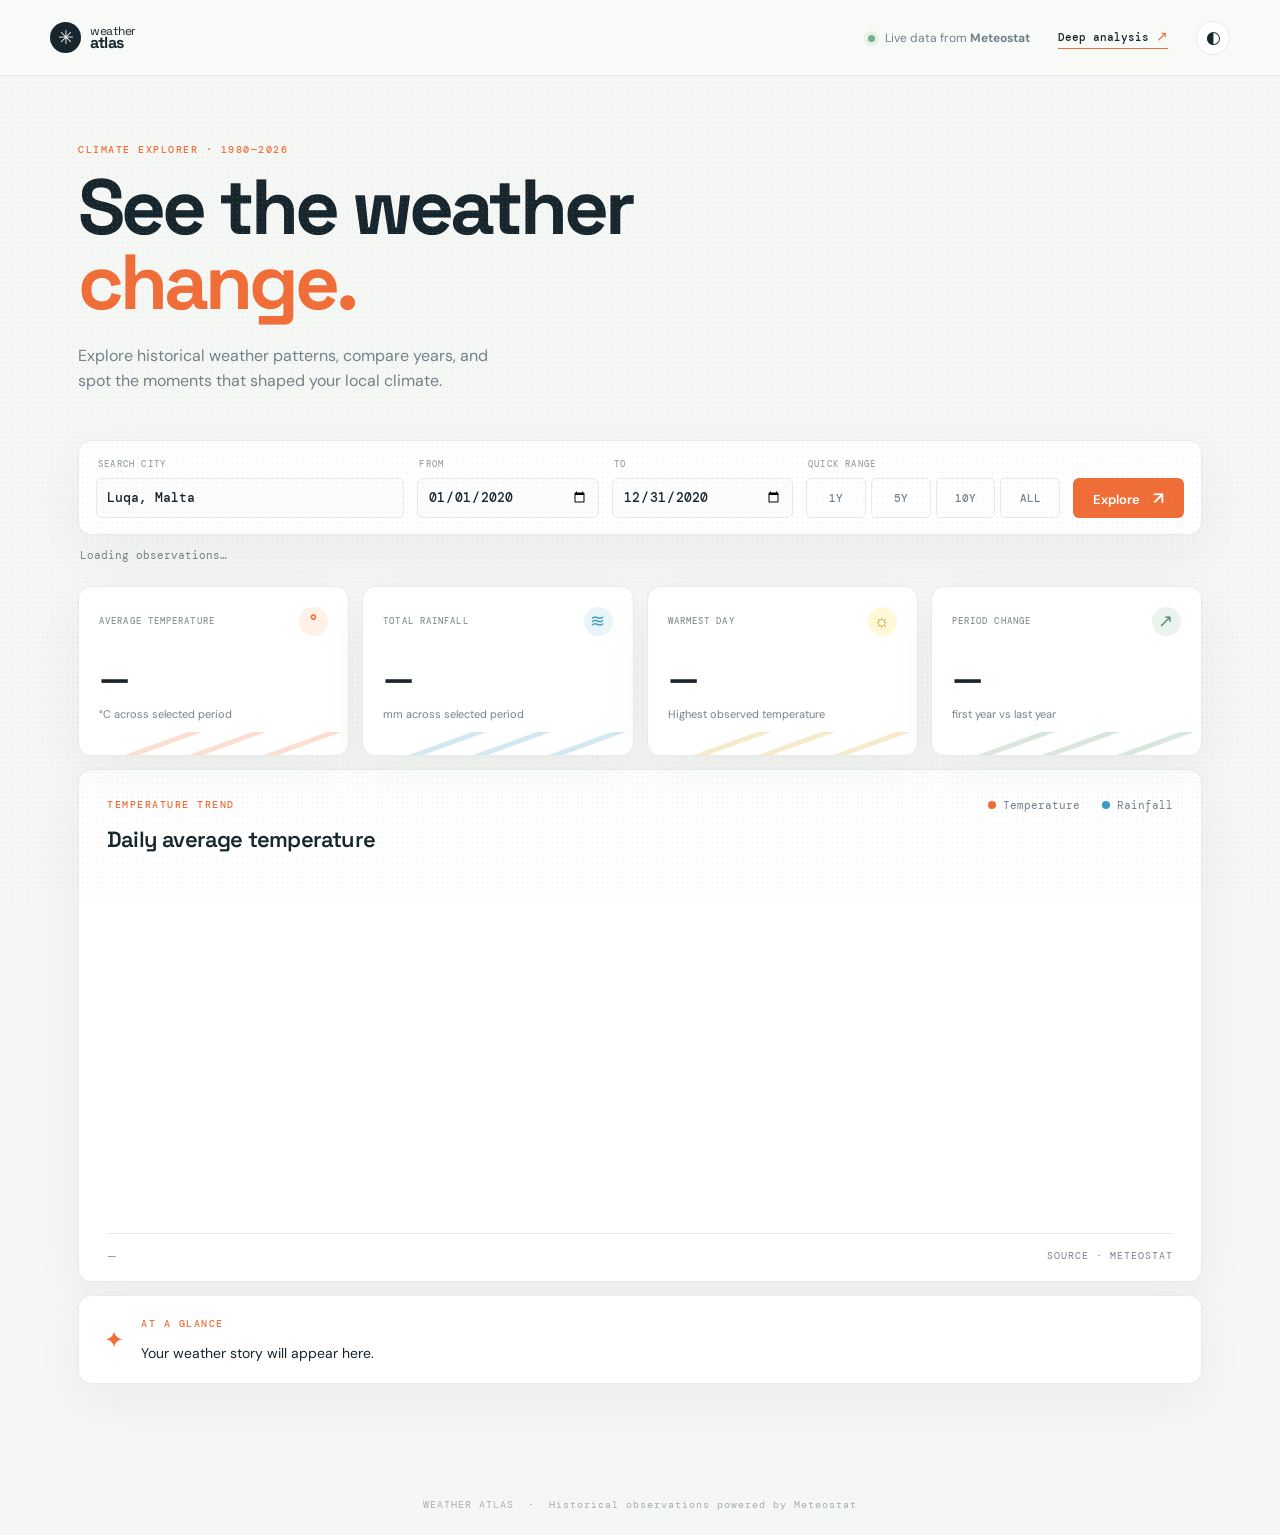
==== index.html @ 559820bc "Main" ====
<!doctype html>
<html lang="en">
<head>
  <meta charset="utf-8">
  <meta name="viewport" content="width=device-width, initial-scale=1">
  <title>Weather Atlas — climate over time</title>
  <link rel="preconnect" href="https://fonts.googleapis.com">
  <link rel="preconnect" href="https://fonts.gstatic.com" crossorigin>
  <link href="https://fonts.googleapis.com/css2?family=DM+Mono:wght@400;500&family=DM+Sans:wght@400;500;600;700&family=Space+Grotesk:wght@500;600;700&display=swap" rel="stylesheet">
  <link rel="stylesheet" href="styles.css">
</head>
<body>
  <header class="topbar">
    <a class="brand" href="#"><span class="brand-mark">✳</span><span>weather<br><b>atlas</b></span></a>
    <div class="source"><span class="pulse"></span> Live data from <b>Meteostat</b></div>
    <a class="analysis-link" href="analysis.html">Deep analysis <span>↗</span></a>
    <button class="icon-btn" id="themeToggle" aria-label="Toggle theme">◐</button>
  </header>
  <main>
    <section class="hero">
      <p class="eyebrow">CLIMATE EXPLORER · 1980—2026</p>
      <h1>See the weather<br><em>change.</em></h1>
      <p class="intro">Explore historical weather patterns, compare years, and spot the moments that shaped your local climate.</p>
    </section>
    <section class="controls card">
      <div class="control station-control"><label>SEARCH CITY</label><input id="station" list="station-list" value="Luqa, Malta" autocomplete="off" placeholder="Type a city…"><datalist id="station-list"></datalist></div>
      <div class="control"><label>FROM</label><input id="start" type="date" value="2020-01-01"></div>
      <div class="control"><label>TO</label><input id="end" type="date" value="2020-12-31"></div>
      <div class="quick"><label>QUICK RANGE</label><div><button data-range="1">1Y</button><button data-range="5">5Y</button><button data-range="10">10Y</button><button data-range="40">ALL</button></div></div>
      <button class="explore" id="load">Explore <span>↗</span></button>
    </section>
    <div class="status" id="status">Loading observations…</div>
    <section class="summary-grid">
      <article class="metric-card card"><div class="metric-head"><span>AVERAGE TEMPERATURE</span><span class="metric-icon warm">°</span></div><strong id="avgTemp">—</strong><small>°C across selected period</small><div class="spark warm-line"></div></article>
      <article class="metric-card card"><div class="metric-head"><span>TOTAL RAINFALL</span><span class="metric-icon rain">≋</span></div><strong id="totalRain">—</strong><small>mm across selected period</small><div class="spark rain-line"></div></article>
      <article class="metric-card card"><div class="metric-head"><span>WARMEST DAY</span><span class="metric-icon sun">☼</span></div><strong id="warmest">—</strong><small id="warmestDate">Highest observed temperature</small><div class="spark sun-line"></div></article>
      <article class="metric-card card"><div class="metric-head"><span>PERIOD CHANGE</span><span class="metric-icon trend">↗</span></div><strong id="change">—</strong><small>first year vs last year</small><div class="spark trend-line"></div></article>
    </section>
    <section class="chart-card card">
      <div class="chart-top"><div><p class="eyebrow">TEMPERATURE TREND</p><h2 id="chartTitle">Daily average temperature</h2></div><div class="legend"><span class="legend-temp"></span>Temperature <span class="legend-rain"></span>Rainfall</div></div>
      <div class="chart-wrap"><svg id="chart" viewBox="0 0 1000 360" role="img" aria-label="Weather trend chart"></svg></div>
      <div class="chart-foot"><span id="rangeLabel">—</span><span class="mono">SOURCE · METEOSTAT</span></div>
    </section>
    <section class="insight card"><span class="insight-icon">✦</span><div><p class="eyebrow">AT A GLANCE</p><p id="insightText">Your weather story will appear here.</p></div></section>
  </main>
  <footer>WEATHER ATLAS <span>·</span> Historical observations powered by Meteostat</footer>
  <script src="app.js"></script>
</body>
</html>
---- styles.css ----
:root{--ink:#17252d;--muted:#73818a;--paper:#f5f7f4;--card:#fff;--line:#e5ebe8;--orange:#f06d38;--blue:#3d9bc2;--green:#9ebca9;--shadow:0 18px 50px #19332b0c}
*{box-sizing:border-box}body{margin:0;background:var(--paper);color:var(--ink);font-family:"DM Sans",sans-serif}body:before{content:"";position:fixed;inset:0;pointer-events:none;opacity:.25;background-image:radial-gradient(#b6c1bb 0.55px,transparent .55px);background-size:5px 5px}.topbar{height:76px;border-bottom:1px solid var(--line);display:flex;align-items:center;padding:0 max(28px,calc((100% - 1180px)/2));gap:28px;background:#f8faf7e8;position:relative}.brand{color:var(--ink);text-decoration:none;display:flex;align-items:center;gap:9px;font-family:"Space Grotesk";font-size:12px;line-height:11px;letter-spacing:-.5px}.brand b{font-size:16px}.brand-mark{background:var(--ink);color:#eef3ee;border-radius:50%;width:31px;height:31px;display:grid;place-items:center;font-size:19px}.source{margin-left:auto;font-size:12px;color:var(--muted)}.pulse{display:inline-block;width:7px;height:7px;background:#73b285;border-radius:50%;margin-right:7px;box-shadow:0 0 0 4px #73b28520}.icon-btn{border:1px solid var(--line);background:white;border-radius:50%;width:34px;height:34px;color:var(--ink);font-size:17px}main{max-width:1180px;margin:auto;padding:67px 28px 90px}.hero{max-width:600px;margin-bottom:46px}.eyebrow{font:500 10px "DM Mono",monospace;letter-spacing:1.5px;color:var(--orange);margin:0 0 14px}.hero h1{font:700 clamp(48px,7vw,78px) "Space Grotesk";letter-spacing:-4px;line-height:.96;margin:0}.hero h1 em{color:var(--orange);font-style:normal}.intro{font-size:16px;color:var(--muted);max-width:410px;line-height:1.6;margin-top:23px}.card{background:var(--card);border:1px solid var(--line);border-radius:13px;box-shadow:var(--shadow)}.controls{display:flex;align-items:end;gap:13px;padding:17px 17px 16px;margin-bottom:13px}.control{min-width:130px;flex:1}.station-control{flex:1.7}label{display:block;font:500 9px "DM Mono";letter-spacing:1.2px;color:#9aa5a3;margin:0 0 8px 2px}select,input{font:500 13px "DM Mono";width:100%;height:40px;border:1px solid var(--line);border-radius:6px;background:#fbfcfb;color:var(--ink);padding:0 10px;outline:none}select:focus,input:focus{border-color:var(--orange)}.quick{flex:1.4}.quick div{display:flex;gap:5px}.quick button{height:40px;flex:1;border:1px solid var(--line);background:#fff;border-radius:5px;color:var(--muted);font:500 11px "DM Mono";cursor:pointer}.quick button:hover,.quick button.active{background:var(--ink);border-color:var(--ink);color:white}.explore{height:40px;border:0;border-radius:6px;background:var(--orange);color:#fff;padding:0 20px;font:600 13px "DM Sans";cursor:pointer}.explore span{font-size:17px;margin-left:10px}.status{height:21px;font:11px "DM Mono";color:var(--muted);margin:0 2px 17px}.summary-grid{display:grid;grid-template-columns:repeat(4,1fr);gap:13px;margin-bottom:13px}.metric-card{padding:20px;min-height:170px;overflow:hidden;position:relative}.metric-head{display:flex;justify-content:space-between;align-items:center;font:500 9px "DM Mono";letter-spacing:1.1px;color:#899692}.metric-icon{display:grid;place-items:center;width:29px;height:29px;border-radius:50%;font-size:18px}.warm{background:#fff0e8;color:var(--orange)}.rain{background:#e9f5f8;color:var(--blue)}.sun{background:#fff8d9;color:#c9941a}.trend{background:#eaf3ed;color:#59916c}.metric-card strong{font:600 35px "Space Grotesk";display:block;margin:20px 0 2px;letter-spacing:-1.5px}.metric-card small{font-size:11px;color:var(--muted)}.spark{position:absolute;bottom:-9px;left:0;width:100%;height:32px;opacity:.23;background:linear-gradient(160deg,transparent 30%,currentColor 31%,currentColor 34%,transparent 35%,transparent 48%,currentColor 49%,currentColor 52%,transparent 53%,transparent 69%,currentColor 70%,currentColor 73%,transparent 74%)}.warm-line{color:var(--orange)}.rain-line{color:var(--blue)}.sun-line{color:#d3a31d}.trend-line{color:#59916c}.chart-card{padding:28px 28px 18px}.chart-top{display:flex;justify-content:space-between;align-items:flex-start}.chart-top h2{font:600 22px "Space Grotesk";margin:0;letter-spacing:-.8px}.legend{font:11px "DM Mono";color:var(--muted);display:flex;align-items:center;gap:7px}.legend-temp,.legend-rain{width:8px;height:8px;border-radius:50%;background:var(--orange);margin-left:15px}.legend-rain{background:var(--blue)}.chart-wrap{height:360px;margin-top:20px}.chart-wrap svg{width:100%;height:100%;overflow:visible}.gridline{stroke:#e9eeeb;stroke-width:1}.axis{fill:#98a39f;font:10px "DM Mono"}.area{fill:url(#area)}.line{fill:none;stroke:var(--orange);stroke-width:3;stroke-linejoin:round;stroke-linecap:round}.chart-foot{border-top:1px solid var(--line);padding-top:15px;display:flex;justify-content:space-between;color:var(--muted);font-size:11px}.mono{font:10px "DM Mono";letter-spacing:1px}.insight{margin-top:13px;padding:21px 25px;display:flex;gap:17px;align-items:center}.insight-icon{font-size:24px;color:var(--orange)}.insight p:last-child{margin:0;font-size:14px;color:var(--ink)}footer{text-align:center;color:#a3afaa;font:10px "DM Mono";letter-spacing:1px;padding:24px}footer span{color:var(--orange);margin:0 7px}@media(max-width:760px){main{padding:42px 16px}.controls{display:grid;grid-template-columns:1fr 1fr}.station-control,.quick{grid-column:span 2}.explore{grid-column:span 2}.summary-grid{grid-template-columns:1fr 1fr}.chart-card{padding:22px 16px}.chart-top{display:block}.legend{margin-top:16px}.chart-wrap{height:280px}.hero h1{letter-spacing:-2px}.source{display:none}}@media(max-width:430px){.summary-grid{grid-template-columns:1fr}.topbar{padding:0 18px}}
.analysis-link{font:500 11px "DM Mono";color:var(--ink);text-decoration:none;border-bottom:1px solid var(--orange);padding-bottom:3px}
.analysis-link span{color:var(--orange);font-size:14px}.pulse{display:inline-block;width:7px;height:7px;background:#73b285;border-radius:50%;margin-right:7px;box-shadow:0 0 0 4px #73b28520}.icon-btn{border:1px solid var(--line);background:white;border-radius:50%;width:34px;height:34px;color:var(--ink);font-size:17px}main{max-width:1180px;margin:auto;padding:67px 28px 90px}.hero{max-width:600px;margin-bottom:46px}.eyebrow{font:500 10px "DM Mono",monospace;letter-spacing:1.5px;color:var(--orange);margin:0 0 14px}.hero h1{font:700 clamp(48px,7vw,78px) "Space Grotesk";letter-spacing:-4px;line-height:.96;margin:0}.hero h1 em{color:var(--orange);font-style:normal}.intro{font-size:16px;color:var(--muted);max-width:410px;line-height:1.6;margin-top:23px}.card{background:var(--card);border:1px solid var(--line);border-radius:13px;box-shadow:var(--shadow)}.controls{display:flex;align-items:end;gap:13px;padding:17px 17px 16px;margin-bottom:13px}.control{min-width:130px;flex:1}.station-control{flex:1.7}label{display:block;font:500 9px "DM Mono";letter-spacing:1.2px;color:#9aa5a3;margin:0 0 8px 2px}select,input{font:500 13px "DM Mono";width:100%;height:40px;border:1px solid var(--line);border-radius:6px;background:#fbfcfb;color:var(--ink);padding:0 10px;outline:none}select:focus,input:focus{border-color:var(--orange)}.quick{flex:1.4}.quick div{display:flex;gap:5px}.quick button{height:40px;flex:1;border:1px solid var(--line);background:#fff;border-radius:5px;color:var(--muted);font:500 11px "DM Mono";cursor:pointer}.quick button:hover,.quick button.active{background:var(--ink);border-color:var(--ink);color:white}.explore{height:40px;border:0;border-radius:6px;background:var(--orange);color:#fff;padding:0 20px;font:600 13px "DM Sans";cursor:pointer}.explore span{font-size:17px;margin-left:10px}.status{height:21px;font:11px "DM Mono";color:var(--muted);margin:0 2px 17px}.summary-grid{display:grid;grid-template-columns:repeat(4,1fr);gap:13px;margin-bottom:13px}.metric-card{padding:20px;min-height:170px;overflow:hidden;position:relative}.metric-head{display:flex;justify-content:space-between;align-items:center;font:500 9px "DM Mono";letter-spacing:1.1px;color:#899692}.metric-icon{display:grid;place-items:center;width:29px;height:29px;border-radius:50%;font-size:18px}.warm{background:#fff0e8;color:var(--orange)}.rain{background:#e9f5f8;color:var(--blue)}.sun{background:#fff8d9;color:#c9941a}.trend{background:#eaf3ed;color:#59916c}.metric-card strong{font:600 35px "Space Grotesk";display:block;margin:20px 0 2px;letter-spacing:-1.5px}.metric-card small{font-size:11px;color:var(--muted)}.spark{position:absolute;bottom:-9px;left:0;width:100%;height:32px;opacity:.23;background:linear-gradient(160deg,transparent 30%,currentColor 31%,currentColor 34%,transparent 35%,transparent 48%,currentColor 49%,currentColor 52%,transparent 53%,transparent 69%,currentColor 70%,currentColor 73%,transparent 74%)}.warm-line{color:var(--orange)}.rain-line{color:var(--blue)}.sun-line{color:#d3a31d}.trend-line{color:#59916c}.chart-card{padding:28px 28px 18px}.chart-top{display:flex;justify-content:space-between;align-items:flex-start}.chart-top h2{font:600 22px "Space Grotesk";margin:0;letter-spacing:-.8px}.legend{font:11px "DM Mono";color:var(--muted);display:flex;align-items:center;gap:7px}.legend-temp,.legend-rain{width:8px;height:8px;border-radius:50%;background:var(--orange);margin-left:15px}.legend-rain{background:var(--blue)}.chart-wrap{height:360px;margin-top:20px}.chart-wrap svg{width:100%;height:100%;overflow:visible}.gridline{stroke:#e9eeeb;stroke-width:1}.axis{fill:#98a39f;font:10px "DM Mono"}.area{fill:url(#area)}.line{fill:none;stroke:var(--orange);stroke-width:3;stroke-linejoin:round;stroke-linecap:round}.chart-foot{border-top:1px solid var(--line);padding-top:15px;display:flex;justify-content:space-between;color:var(--muted);font-size:11px}.mono{font:10px "DM Mono";letter-spacing:1px}.insight{margin-top:13px;padding:21px 25px;display:flex;gap:17px;align-items:center}.insight-icon{font-size:24px;color:var(--orange)}.insight p:last-child{margin:0;font-size:14px;color:var(--ink)}footer{text-align:center;color:#a3afaa;font:10px "DM Mono";letter-spacing:1px;padding:24px}footer span{color:var(--orange);margin:0 7px}@media(max-width:760px){main{padding:42px 16px}.controls{display:grid;grid-template-columns:1fr 1fr}.station-control,.quick{grid-column:span 2}.explore{grid-column:span 2}.summary-grid{grid-template-columns:1fr 1fr}.chart-card{padding:22px 16px}.chart-top{display:block}.legend{margin-top:16px}.chart-wrap{height:280px}.hero h1{letter-spacing:-2px}.source{display:none}}@media(max-width:430px){.summary-grid{grid-template-columns:1fr}.topbar{padding:0 18px}}
body.dark{--ink:#e7eee9;--muted:#9aa9a2;--paper:#17231f;--card:#20302a;--line:#34463e;--shadow:0 18px 50px #08110d44}body.dark .topbar{background:#17231fe8}body.dark select,body.dark input,body.dark .quick button,body.dark .icon-btn{background:#263831;color:var(--ink);border-color:var(--line)}body.dark .gridline{stroke:#34463e}
.table-card{margin-top:13px;padding:28px}.table-heading{display:flex;justify-content:space-between;align-items:flex-start}.table-heading h2{font:600 22px "Space Grotesk";margin:0}.table-heading select{width:150px}.table-scroll{overflow-x:auto;margin-top:20px}table{border-collapse:collapse;width:100%;min-width:680px;font:12px "DM Mono"}th{font-size:9px;letter-spacing:1px;color:#94a19b;text-align:left;border-bottom:1px solid var(--line);padding:11px 10px}td{padding:13px 10px;border-bottom:1px solid var(--line);color:var(--muted)}td:first-child,td:nth-child(2){color:var(--ink)}.positive{color:var(--orange)!important}.negative{color:var(--blue)!important}@media(max-width:760px){.table-card{padding:22px 16px}.table-heading{display:block}.table-heading select{margin-top:15px}}
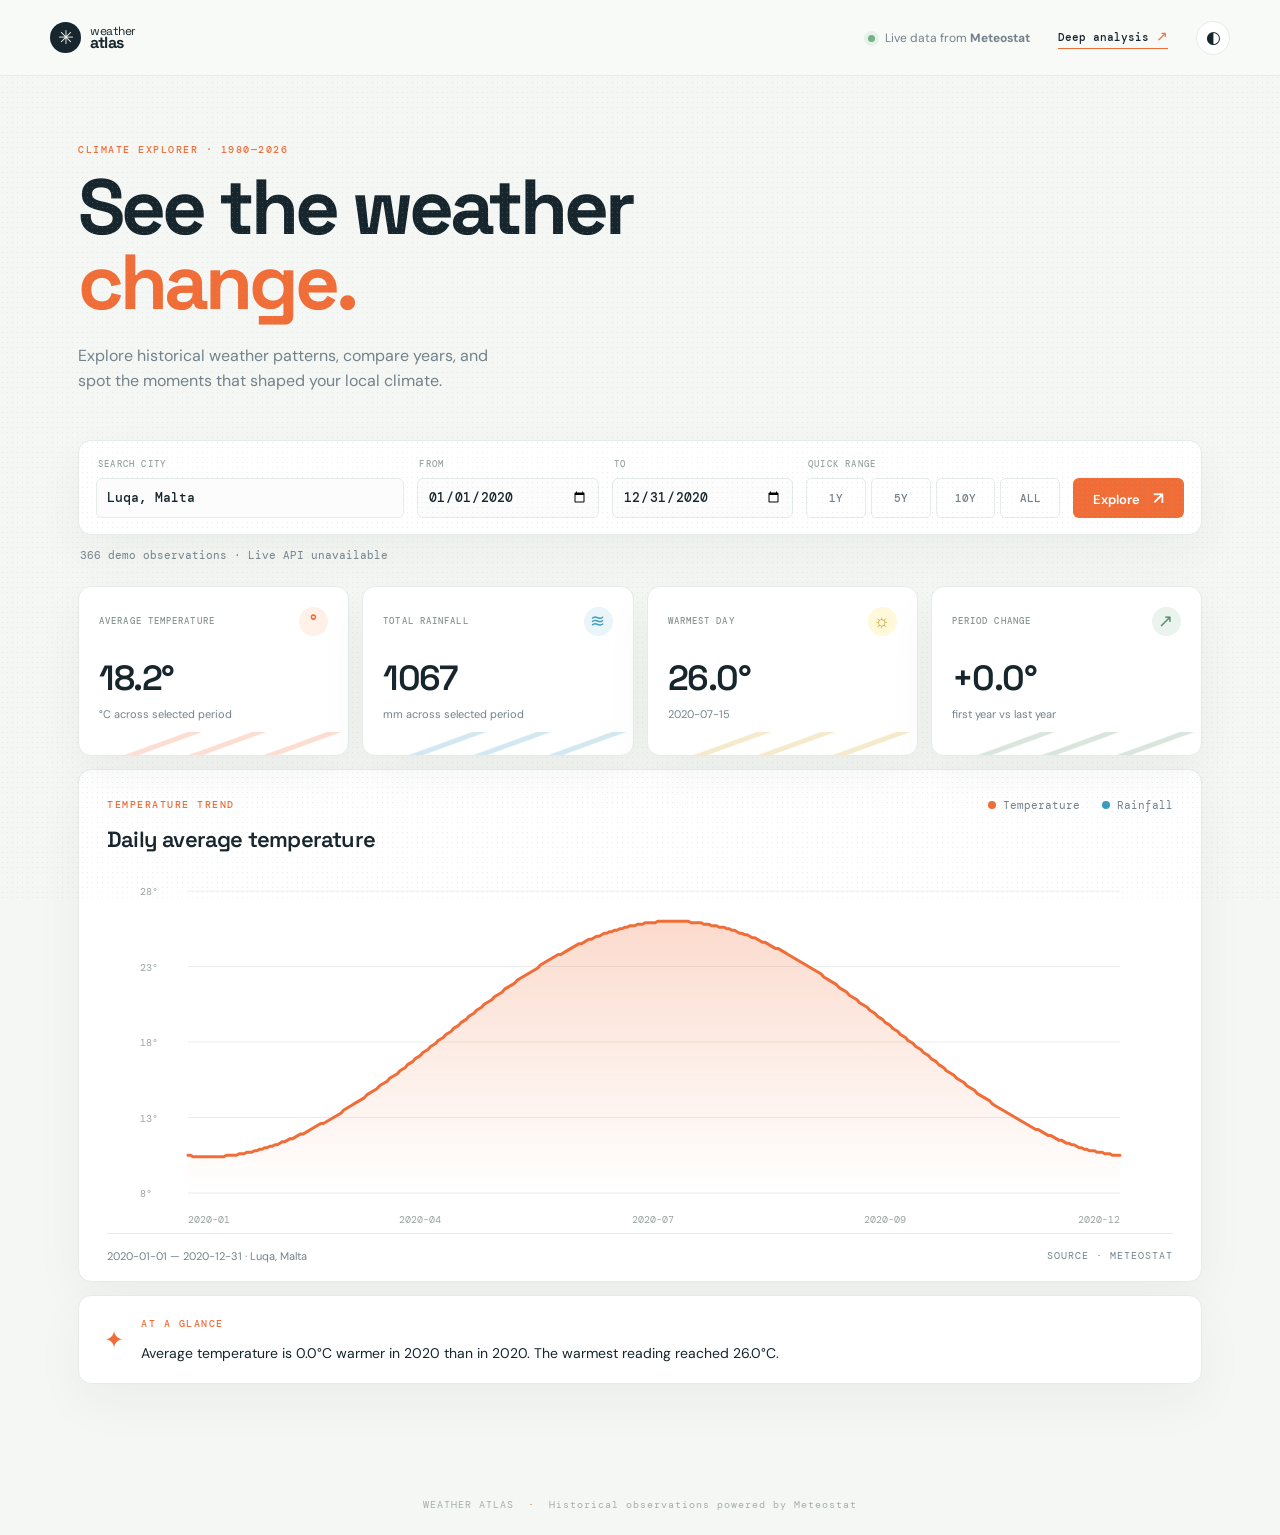
==== commit eda8f44d: "Agent Host changes for agents/search-bar-dropdown-fix-and-chart-hover" ====
--- a/index.html
+++ b/index.html
@@ -23,7 +23,7 @@
       <p class="intro">Explore historical weather patterns, compare years, and spot the moments that shaped your local climate.</p>
     </section>
     <section class="controls card">
-      <div class="control station-control"><label>SEARCH CITY</label><input id="station" list="station-list" value="Luqa, Malta" autocomplete="off" placeholder="Type a city…"><datalist id="station-list"></datalist></div>
+      <div class="control station-control station-picker"><label for="station">SEARCH CITY</label><input id="station" value="Luqa, Malta" autocomplete="off" placeholder="Choose a city…" aria-autocomplete="list" aria-controls="station-list" aria-expanded="false"><div id="station-list" class="station-list" role="listbox"></div></div>
       <div class="control"><label>FROM</label><input id="start" type="date" value="2020-01-01"></div>
       <div class="control"><label>TO</label><input id="end" type="date" value="2020-12-31"></div>
       <div class="quick"><label>QUICK RANGE</label><div><button data-range="1">1Y</button><button data-range="5">5Y</button><button data-range="10">10Y</button><button data-range="40">ALL</button></div></div>
@@ -44,6 +44,7 @@
     <section class="insight card"><span class="insight-icon">✦</span><div><p class="eyebrow">AT A GLANCE</p><p id="insightText">Your weather story will appear here.</p></div></section>
   </main>
   <footer>WEATHER ATLAS <span>·</span> Historical observations powered by Meteostat</footer>
+  <script src="static-data.js"></script>
   <script src="app.js"></script>
 </body>
 </html>
--- a/styles.css
+++ b/styles.css
@@ -1,5 +1,5 @@
 :root{--ink:#17252d;--muted:#73818a;--paper:#f5f7f4;--card:#fff;--line:#e5ebe8;--orange:#f06d38;--blue:#3d9bc2;--green:#9ebca9;--shadow:0 18px 50px #19332b0c}
-*{box-sizing:border-box}body{margin:0;background:var(--paper);color:var(--ink);font-family:"DM Sans",sans-serif}body:before{content:"";position:fixed;inset:0;pointer-events:none;opacity:.25;background-image:radial-gradient(#b6c1bb 0.55px,transparent .55px);background-size:5px 5px}.topbar{height:76px;border-bottom:1px solid var(--line);display:flex;align-items:center;padding:0 max(28px,calc((100% - 1180px)/2));gap:28px;background:#f8faf7e8;position:relative}.brand{color:var(--ink);text-decoration:none;display:flex;align-items:center;gap:9px;font-family:"Space Grotesk";font-size:12px;line-height:11px;letter-spacing:-.5px}.brand b{font-size:16px}.brand-mark{background:var(--ink);color:#eef3ee;border-radius:50%;width:31px;height:31px;display:grid;place-items:center;font-size:19px}.source{margin-left:auto;font-size:12px;color:var(--muted)}.pulse{display:inline-block;width:7px;height:7px;background:#73b285;border-radius:50%;margin-right:7px;box-shadow:0 0 0 4px #73b28520}.icon-btn{border:1px solid var(--line);background:white;border-radius:50%;width:34px;height:34px;color:var(--ink);font-size:17px}main{max-width:1180px;margin:auto;padding:67px 28px 90px}.hero{max-width:600px;margin-bottom:46px}.eyebrow{font:500 10px "DM Mono",monospace;letter-spacing:1.5px;color:var(--orange);margin:0 0 14px}.hero h1{font:700 clamp(48px,7vw,78px) "Space Grotesk";letter-spacing:-4px;line-height:.96;margin:0}.hero h1 em{color:var(--orange);font-style:normal}.intro{font-size:16px;color:var(--muted);max-width:410px;line-height:1.6;margin-top:23px}.card{background:var(--card);border:1px solid var(--line);border-radius:13px;box-shadow:var(--shadow)}.controls{display:flex;align-items:end;gap:13px;padding:17px 17px 16px;margin-bottom:13px}.control{min-width:130px;flex:1}.station-control{flex:1.7}label{display:block;font:500 9px "DM Mono";letter-spacing:1.2px;color:#9aa5a3;margin:0 0 8px 2px}select,input{font:500 13px "DM Mono";width:100%;height:40px;border:1px solid var(--line);border-radius:6px;background:#fbfcfb;color:var(--ink);padding:0 10px;outline:none}select:focus,input:focus{border-color:var(--orange)}.quick{flex:1.4}.quick div{display:flex;gap:5px}.quick button{height:40px;flex:1;border:1px solid var(--line);background:#fff;border-radius:5px;color:var(--muted);font:500 11px "DM Mono";cursor:pointer}.quick button:hover,.quick button.active{background:var(--ink);border-color:var(--ink);color:white}.explore{height:40px;border:0;border-radius:6px;background:var(--orange);color:#fff;padding:0 20px;font:600 13px "DM Sans";cursor:pointer}.explore span{font-size:17px;margin-left:10px}.status{height:21px;font:11px "DM Mono";color:var(--muted);margin:0 2px 17px}.summary-grid{display:grid;grid-template-columns:repeat(4,1fr);gap:13px;margin-bottom:13px}.metric-card{padding:20px;min-height:170px;overflow:hidden;position:relative}.metric-head{display:flex;justify-content:space-between;align-items:center;font:500 9px "DM Mono";letter-spacing:1.1px;color:#899692}.metric-icon{display:grid;place-items:center;width:29px;height:29px;border-radius:50%;font-size:18px}.warm{background:#fff0e8;color:var(--orange)}.rain{background:#e9f5f8;color:var(--blue)}.sun{background:#fff8d9;color:#c9941a}.trend{background:#eaf3ed;color:#59916c}.metric-card strong{font:600 35px "Space Grotesk";display:block;margin:20px 0 2px;letter-spacing:-1.5px}.metric-card small{font-size:11px;color:var(--muted)}.spark{position:absolute;bottom:-9px;left:0;width:100%;height:32px;opacity:.23;background:linear-gradient(160deg,transparent 30%,currentColor 31%,currentColor 34%,transparent 35%,transparent 48%,currentColor 49%,currentColor 52%,transparent 53%,transparent 69%,currentColor 70%,currentColor 73%,transparent 74%)}.warm-line{color:var(--orange)}.rain-line{color:var(--blue)}.sun-line{color:#d3a31d}.trend-line{color:#59916c}.chart-card{padding:28px 28px 18px}.chart-top{display:flex;justify-content:space-between;align-items:flex-start}.chart-top h2{font:600 22px "Space Grotesk";margin:0;letter-spacing:-.8px}.legend{font:11px "DM Mono";color:var(--muted);display:flex;align-items:center;gap:7px}.legend-temp,.legend-rain{width:8px;height:8px;border-radius:50%;background:var(--orange);margin-left:15px}.legend-rain{background:var(--blue)}.chart-wrap{height:360px;margin-top:20px}.chart-wrap svg{width:100%;height:100%;overflow:visible}.gridline{stroke:#e9eeeb;stroke-width:1}.axis{fill:#98a39f;font:10px "DM Mono"}.area{fill:url(#area)}.line{fill:none;stroke:var(--orange);stroke-width:3;stroke-linejoin:round;stroke-linecap:round}.chart-foot{border-top:1px solid var(--line);padding-top:15px;display:flex;justify-content:space-between;color:var(--muted);font-size:11px}.mono{font:10px "DM Mono";letter-spacing:1px}.insight{margin-top:13px;padding:21px 25px;display:flex;gap:17px;align-items:center}.insight-icon{font-size:24px;color:var(--orange)}.insight p:last-child{margin:0;font-size:14px;color:var(--ink)}footer{text-align:center;color:#a3afaa;font:10px "DM Mono";letter-spacing:1px;padding:24px}footer span{color:var(--orange);margin:0 7px}@media(max-width:760px){main{padding:42px 16px}.controls{display:grid;grid-template-columns:1fr 1fr}.station-control,.quick{grid-column:span 2}.explore{grid-column:span 2}.summary-grid{grid-template-columns:1fr 1fr}.chart-card{padding:22px 16px}.chart-top{display:block}.legend{margin-top:16px}.chart-wrap{height:280px}.hero h1{letter-spacing:-2px}.source{display:none}}@media(max-width:430px){.summary-grid{grid-template-columns:1fr}.topbar{padding:0 18px}}
+*{box-sizing:border-box}body{margin:0;background:var(--paper);color:var(--ink);font-family:"DM Sans",sans-serif}body:before{content:"";position:fixed;inset:0;pointer-events:none;opacity:.25;background-image:radial-gradient(#b6c1bb 0.55px,transparent .55px);background-size:5px 5px}.topbar{height:76px;border-bottom:1px solid var(--line);display:flex;align-items:center;padding:0 max(28px,calc((100% - 1180px)/2));gap:28px;background:#f8faf7e8;position:relative}.brand{color:var(--ink);text-decoration:none;display:flex;align-items:center;gap:9px;font-family:"Space Grotesk";font-size:12px;line-height:11px;letter-spacing:-.5px}.brand b{font-size:16px}.brand-mark{background:var(--ink);color:#eef3ee;border-radius:50%;width:31px;height:31px;display:grid;place-items:center;font-size:19px}.source{margin-left:auto;font-size:12px;color:var(--muted)}.pulse{display:inline-block;width:7px;height:7px;background:#73b285;border-radius:50%;margin-right:7px;box-shadow:0 0 0 4px #73b28520}.icon-btn{border:1px solid var(--line);background:white;border-radius:50%;width:34px;height:34px;color:var(--ink);font-size:17px}main{max-width:1180px;margin:auto;padding:67px 28px 90px}.hero{max-width:600px;margin-bottom:46px}.eyebrow{font:500 10px "DM Mono",monospace;letter-spacing:1.5px;color:var(--orange);margin:0 0 14px}.hero h1{font:700 clamp(48px,7vw,78px) "Space Grotesk";letter-spacing:-4px;line-height:.96;margin:0}.hero h1 em{color:var(--orange);font-style:normal}.intro{font-size:16px;color:var(--muted);max-width:410px;line-height:1.6;margin-top:23px}.card{background:var(--card);border:1px solid var(--line);border-radius:13px;box-shadow:var(--shadow)}.controls{display:flex;align-items:end;gap:13px;padding:17px 17px 16px;margin-bottom:13px}.control{min-width:130px;flex:1}.station-control{flex:1.7}.station-picker{position:relative}label{display:block;font:500 9px "DM Mono";letter-spacing:1.2px;color:#9aa5a3;margin:0 0 8px 2px}select,input{font:500 13px "DM Mono";width:100%;height:40px;border:1px solid var(--line);border-radius:6px;background:#fbfcfb;color:var(--ink);padding:0 10px;outline:none}select:focus,input:focus{border-color:var(--orange)}.station-list{display:none;position:absolute;z-index:10;top:65px;left:0;right:0;max-height:240px;overflow:auto;background:var(--card);border:1px solid var(--line);border-radius:6px;box-shadow:0 12px 30px #19332b20;padding:5px}.station-list.open{display:block}.station-option{display:block;width:100%;border:0;background:transparent;color:var(--ink);text-align:left;border-radius:4px;padding:9px 10px;font:500 12px "DM Mono";cursor:pointer}.station-option:hover,.station-option.active{background:#eef3ee}.station-empty{padding:10px;color:var(--muted);font:11px "DM Mono"}.quick{flex:1.4}.quick div{display:flex;gap:5px}.quick button{height:40px;flex:1;border:1px solid var(--line);background:#fff;border-radius:5px;color:var(--muted);font:500 11px "DM Mono";cursor:pointer}.quick button:hover,.quick button.active{background:var(--ink);border-color:var(--ink);color:white}.explore{height:40px;border:0;border-radius:6px;background:var(--orange);color:#fff;padding:0 20px;font:600 13px "DM Sans";cursor:pointer}.explore span{font-size:17px;margin-left:10px}.status{height:21px;font:11px "DM Mono";color:var(--muted);margin:0 2px 17px}.summary-grid{display:grid;grid-template-columns:repeat(4,1fr);gap:13px;margin-bottom:13px}.metric-card{padding:20px;min-height:170px;overflow:hidden;position:relative}.metric-head{display:flex;justify-content:space-between;align-items:center;font:500 9px "DM Mono";letter-spacing:1.1px;color:#899692}.metric-icon{display:grid;place-items:center;width:29px;height:29px;border-radius:50%;font-size:18px}.warm{background:#fff0e8;color:var(--orange)}.rain{background:#e9f5f8;color:var(--blue)}.sun{background:#fff8d9;color:#c9941a}.trend{background:#eaf3ed;color:#59916c}.metric-card strong{font:600 35px "Space Grotesk";display:block;margin:20px 0 2px;letter-spacing:-1.5px}.metric-card small{font-size:11px;color:var(--muted)}.spark{position:absolute;bottom:-9px;left:0;width:100%;height:32px;opacity:.23;background:linear-gradient(160deg,transparent 30%,currentColor 31%,currentColor 34%,transparent 35%,transparent 48%,currentColor 49%,currentColor 52%,transparent 53%,transparent 69%,currentColor 70%,currentColor 73%,transparent 74%)}.warm-line{color:var(--orange)}.rain-line{color:var(--blue)}.sun-line{color:#d3a31d}.trend-line{color:#59916c}.chart-card{padding:28px 28px 18px}.chart-top{display:flex;justify-content:space-between;align-items:flex-start}.chart-top h2{font:600 22px "Space Grotesk";margin:0;letter-spacing:-.8px}.chart-note{max-width:600px;margin:8px 0 0;color:var(--muted);font-size:12px;line-height:1.5}.chart-tools{min-width:245px}.chart-tools select{height:34px;margin-bottom:10px}.legend{font:11px "DM Mono";color:var(--muted);display:flex;align-items:center;gap:7px}.legend-temp,.legend-rain{width:8px;height:8px;border-radius:50%;background:var(--orange);margin-left:15px}.legend-rain{background:var(--blue)}.chart-wrap{height:360px;margin-top:20px;position:relative}.chart-wrap svg{width:100%;height:100%;overflow:visible}.gridline{stroke:#e9eeeb;stroke-width:1}.axis{fill:#98a39f;font:10px "DM Mono"}.area{fill:url(#area)}.line{fill:none;stroke:var(--orange);stroke-width:3;stroke-linejoin:round;stroke-linecap:round}.chart-tooltip{display:none;position:absolute;z-index:2;pointer-events:none;background:var(--ink);color:#fff;border-radius:5px;padding:8px 10px;font:11px "DM Mono";white-space:nowrap;transform:translate(-50%,-115%)}.chart-tooltip.visible{display:block}.chart-foot{border-top:1px solid var(--line);padding-top:15px;display:flex;justify-content:space-between;color:var(--muted);font-size:11px}.mono{font:10px "DM Mono";letter-spacing:1px}.signal-section{margin-top:13px}.section-heading{display:flex;justify-content:space-between;align-items:end;margin:34px 2px 13px}.section-heading h2{font:600 22px "Space Grotesk";margin:0}.section-heading>p{max-width:470px;margin:0;color:var(--muted);font-size:12px;line-height:1.5}.signal-grid{display:grid;grid-template-columns:repeat(3,1fr);gap:13px}.mini-chart{padding:20px}.mini-chart-heading{display:flex;justify-content:space-between;gap:12px;align-items:start}.mini-chart h3{font:600 16px "Space Grotesk";margin:0 0 4px}.mini-chart-heading span{color:var(--muted);font:10px "DM Mono"}.mini-chart-heading strong{font:500 12px "DM Mono";color:var(--orange);white-space:nowrap}.mini-chart svg{width:100%;height:190px;margin-top:12px;overflow:visible}.mini-axis-line{stroke:var(--line);stroke-width:1}.mini-line{fill:none;stroke:var(--orange);stroke-width:2.5;stroke-linejoin:round;stroke-linecap:round}.mini-point{fill:var(--card);stroke:var(--orange);stroke-width:2;cursor:crosshair}.mini-insight{margin:0;color:var(--muted);font-size:11px;line-height:1.5}.mini-chart-action{display:block;margin-top:12px;color:var(--orange);font:10px "DM Mono";letter-spacing:.3px}.mini-chart{cursor:pointer;transition:border-color .15s,box-shadow .15s}.mini-chart:hover,.mini-chart:focus-visible,.mini-chart.selected{border-color:var(--orange);box-shadow:0 0 0 2px #f06d3830,var(--shadow)}@media(max-width:760px){main{padding:42px 16px}.controls{display:grid;grid-template-columns:1fr 1fr}.station-control,.quick{grid-column:span 2}.explore{grid-column:span 2}.summary-grid{grid-template-columns:1fr 1fr}.chart-card{padding:22px 16px}.chart-top{display:block}.chart-tools{margin-top:16px}.legend{margin-top:16px}.chart-wrap{height:280px}.section-heading{display:block}.section-heading>p{margin-top:10px}.signal-grid{grid-template-columns:1fr}.hero h1{letter-spacing:-2px}.source{display:none}}@media(max-width:430px){.summary-grid{grid-template-columns:1fr}.topbar{padding:0 18px}}
 .analysis-link{font:500 11px "DM Mono";color:var(--ink);text-decoration:none;border-bottom:1px solid var(--orange);padding-bottom:3px}
 .analysis-link span{color:var(--orange);font-size:14px}.pulse{display:inline-block;width:7px;height:7px;background:#73b285;border-radius:50%;margin-right:7px;box-shadow:0 0 0 4px #73b28520}.icon-btn{border:1px solid var(--line);background:white;border-radius:50%;width:34px;height:34px;color:var(--ink);font-size:17px}main{max-width:1180px;margin:auto;padding:67px 28px 90px}.hero{max-width:600px;margin-bottom:46px}.eyebrow{font:500 10px "DM Mono",monospace;letter-spacing:1.5px;color:var(--orange);margin:0 0 14px}.hero h1{font:700 clamp(48px,7vw,78px) "Space Grotesk";letter-spacing:-4px;line-height:.96;margin:0}.hero h1 em{color:var(--orange);font-style:normal}.intro{font-size:16px;color:var(--muted);max-width:410px;line-height:1.6;margin-top:23px}.card{background:var(--card);border:1px solid var(--line);border-radius:13px;box-shadow:var(--shadow)}.controls{display:flex;align-items:end;gap:13px;padding:17px 17px 16px;margin-bottom:13px}.control{min-width:130px;flex:1}.station-control{flex:1.7}label{display:block;font:500 9px "DM Mono";letter-spacing:1.2px;color:#9aa5a3;margin:0 0 8px 2px}select,input{font:500 13px "DM Mono";width:100%;height:40px;border:1px solid var(--line);border-radius:6px;background:#fbfcfb;color:var(--ink);padding:0 10px;outline:none}select:focus,input:focus{border-color:var(--orange)}.quick{flex:1.4}.quick div{display:flex;gap:5px}.quick button{height:40px;flex:1;border:1px solid var(--line);background:#fff;border-radius:5px;color:var(--muted);font:500 11px "DM Mono";cursor:pointer}.quick button:hover,.quick button.active{background:var(--ink);border-color:var(--ink);color:white}.explore{height:40px;border:0;border-radius:6px;background:var(--orange);color:#fff;padding:0 20px;font:600 13px "DM Sans";cursor:pointer}.explore span{font-size:17px;margin-left:10px}.status{height:21px;font:11px "DM Mono";color:var(--muted);margin:0 2px 17px}.summary-grid{display:grid;grid-template-columns:repeat(4,1fr);gap:13px;margin-bottom:13px}.metric-card{padding:20px;min-height:170px;overflow:hidden;position:relative}.metric-head{display:flex;justify-content:space-between;align-items:center;font:500 9px "DM Mono";letter-spacing:1.1px;color:#899692}.metric-icon{display:grid;place-items:center;width:29px;height:29px;border-radius:50%;font-size:18px}.warm{background:#fff0e8;color:var(--orange)}.rain{background:#e9f5f8;color:var(--blue)}.sun{background:#fff8d9;color:#c9941a}.trend{background:#eaf3ed;color:#59916c}.metric-card strong{font:600 35px "Space Grotesk";display:block;margin:20px 0 2px;letter-spacing:-1.5px}.metric-card small{font-size:11px;color:var(--muted)}.spark{position:absolute;bottom:-9px;left:0;width:100%;height:32px;opacity:.23;background:linear-gradient(160deg,transparent 30%,currentColor 31%,currentColor 34%,transparent 35%,transparent 48%,currentColor 49%,currentColor 52%,transparent 53%,transparent 69%,currentColor 70%,currentColor 73%,transparent 74%)}.warm-line{color:var(--orange)}.rain-line{color:var(--blue)}.sun-line{color:#d3a31d}.trend-line{color:#59916c}.chart-card{padding:28px 28px 18px}.chart-top{display:flex;justify-content:space-between;align-items:flex-start}.chart-top h2{font:600 22px "Space Grotesk";margin:0;letter-spacing:-.8px}.legend{font:11px "DM Mono";color:var(--muted);display:flex;align-items:center;gap:7px}.legend-temp,.legend-rain{width:8px;height:8px;border-radius:50%;background:var(--orange);margin-left:15px}.legend-rain{background:var(--blue)}.chart-wrap{height:360px;margin-top:20px}.chart-wrap svg{width:100%;height:100%;overflow:visible}.gridline{stroke:#e9eeeb;stroke-width:1}.axis{fill:#98a39f;font:10px "DM Mono"}.area{fill:url(#area)}.line{fill:none;stroke:var(--orange);stroke-width:3;stroke-linejoin:round;stroke-linecap:round}.chart-foot{border-top:1px solid var(--line);padding-top:15px;display:flex;justify-content:space-between;color:var(--muted);font-size:11px}.mono{font:10px "DM Mono";letter-spacing:1px}.insight{margin-top:13px;padding:21px 25px;display:flex;gap:17px;align-items:center}.insight-icon{font-size:24px;color:var(--orange)}.insight p:last-child{margin:0;font-size:14px;color:var(--ink)}footer{text-align:center;color:#a3afaa;font:10px "DM Mono";letter-spacing:1px;padding:24px}footer span{color:var(--orange);margin:0 7px}@media(max-width:760px){main{padding:42px 16px}.controls{display:grid;grid-template-columns:1fr 1fr}.station-control,.quick{grid-column:span 2}.explore{grid-column:span 2}.summary-grid{grid-template-columns:1fr 1fr}.chart-card{padding:22px 16px}.chart-top{display:block}.legend{margin-top:16px}.chart-wrap{height:280px}.hero h1{letter-spacing:-2px}.source{display:none}}@media(max-width:430px){.summary-grid{grid-template-columns:1fr}.topbar{padding:0 18px}}
 body.dark{--ink:#e7eee9;--muted:#9aa9a2;--paper:#17231f;--card:#20302a;--line:#34463e;--shadow:0 18px 50px #08110d44}body.dark .topbar{background:#17231fe8}body.dark select,body.dark input,body.dark .quick button,body.dark .icon-btn{background:#263831;color:var(--ink);border-color:var(--line)}body.dark .gridline{stroke:#34463e}
